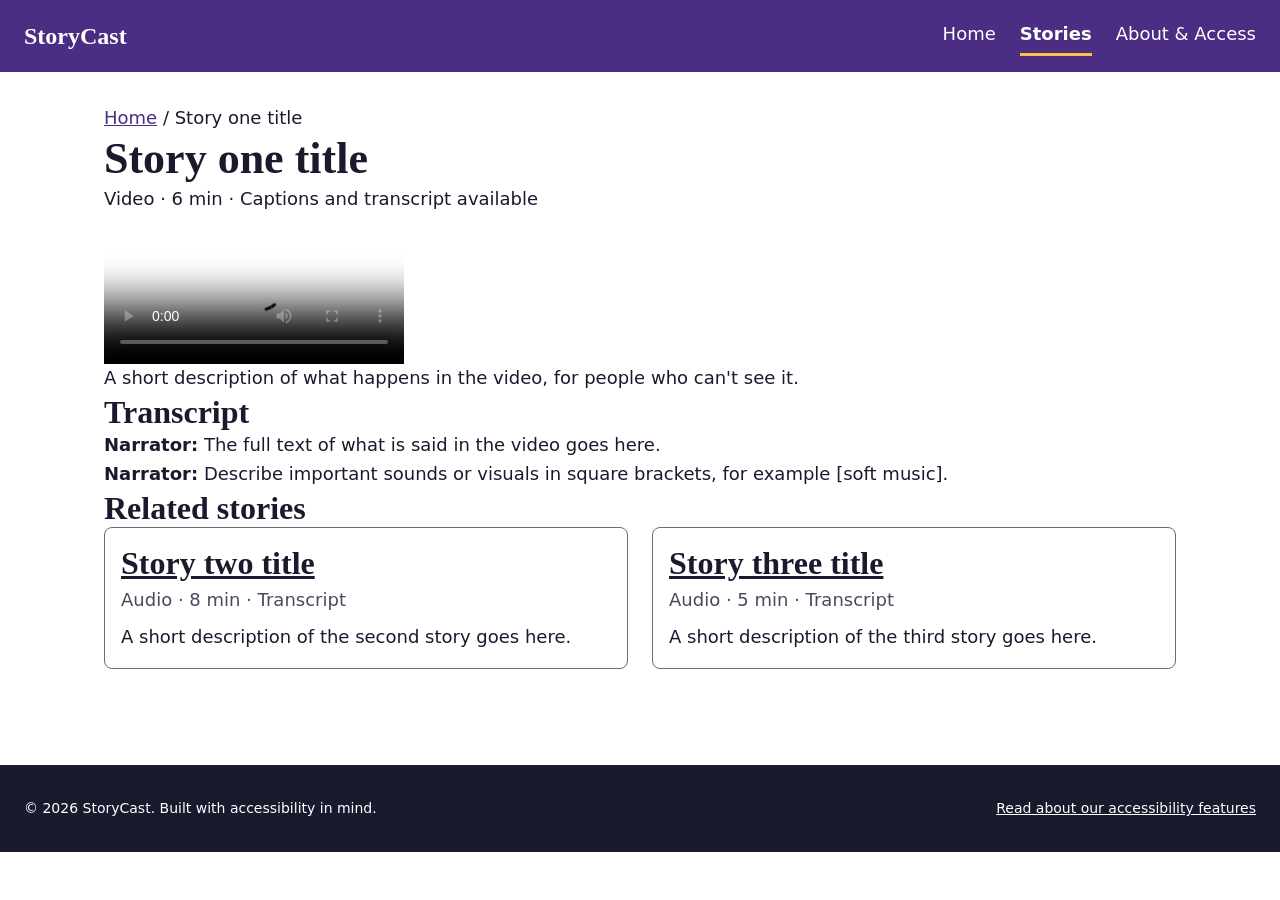
==== story/story-01.html @ 7cf4b176 "story 1" ====
<!DOCTYPE html>
<html lang="en">
<head>
  <meta charset="UTF-8">
  <meta name="viewport" content="width=device-width, initial-scale=1">
  <title>Story one title | StoryCast</title>
  <meta name="description" content="A short description of the first story goes here.">
  <link rel="stylesheet" href="../css/main.css">
</head>
<body>
  <a class="skip-link" href="#main">Skip to main content</a>

  <header class="site-header">
    <p class="site-header__brand">StoryCast</p>
    <nav class="nav" aria-label="Main">
      <ul class="nav__list">
        <li><a class="nav__link" href="../index.html">Home</a></li>
        <li><a class="nav__link" href="story-01.html" aria-current="page">Stories</a></li>
        <li><a class="nav__link" href="../about.html">About &amp; Access</a></li>
      </ul>
    </nav>
  </header>

  <main id="main">
    <nav class="breadcrumb" aria-label="Breadcrumb">
      <a href="../index.html">Home</a> / <span aria-current="page">Story one title</span>
    </nav>

    <article class="story">
      <header class="story__header">
        <h1>Story one title</h1>
        <p class="story__meta">Video &middot; 6 min &middot; Captions and transcript available</p>
      </header>

      <figure class="story__media">
        <video controls preload="metadata" poster="../assets/images/story-01-poster.jpg">
          <source src="../assets/video/story-01.mp4" type="video/mp4">
          <track kind="captions" src="../assets/transcripts/story-01.vtt" srclang="en" label="English" default>
          <p>Your browser doesn't support video. <a href="../assets/video/story-01.mp4">Download the video</a> or read the transcript below.</p>
        </video>
        <figcaption>
          A short description of what happens in the video, for people who can't see it.
        </figcaption>
      </figure>

      <section class="transcript" aria-labelledby="transcript-title">
        <h2 id="transcript-title">Transcript</h2>
        <p><strong>Narrator:</strong> The full text of what is said in the video goes here.</p>
        <p><strong>Narrator:</strong> Describe important sounds or visuals in square brackets, for example [soft music].</p>
      </section>
    </article>

    <section class="related" aria-labelledby="related-title">
      <h2 id="related-title">Related stories</h2>

      <div class="featured__grid">
        <article class="media-card">
          <h3 class="media-card__title">
            <a href="story-02.html">Story two title</a>
          </h3>
          <p class="media-card__meta">Audio &middot; 8 min &middot; Transcript</p>
          <p class="media-card__summary">A short description of the second story goes here.</p>
        </article>

        <article class="media-card">
          <h3 class="media-card__title">
            <a href="story-03.html">Story three title</a>
          </h3>
          <p class="media-card__meta">Audio &middot; 5 min &middot; Transcript</p>
          <p class="media-card__summary">A short description of the third story goes here.</p>
        </article>
      </div>
    </section>
  </main>

  <footer class="site-footer">
    <p>&copy; 2026 StoryCast. Built with accessibility in mind.</p>
    <p><a href="../about.html">Read about our accessibility features</a></p>
  </footer>
</body>
</html>
---- css/main.css ----
@layer reset, base, layout, components, utilities;
:root {
  --color-bg: #ffffff;
  --color-surface: #f4f1fa;
  --color-text: #1a1a2e;
  --color-text-muted: #4a4a5e;
  --color-primary: #4b2e83;
  --color-primary-contrast: #ffffff;
  --color-accent: #b3261e;
  --color-focus: #ffbf47;
  --color-border: #6b6b80;
}

:root {
  --font-family-base: system-ui, -apple-system, Segoe UI, Roboto, Arial, sans-serif;
  --font-family-heading: Georgia, Times New Roman, serif;
  --font-size-base: 1.125rem;
  --font-size-sm: 0.875rem;
  --font-size-md: 1.125rem;
  --font-size-lg: 1.5rem;
  --font-size-xl: 2rem;
  --font-size-2xl: 2.75rem;
  --line-height-base: 1.6;
  --line-height-heading: 1.2;
}

:root {
  --space-xs: 0.25rem;
  --space-sm: 0.5rem;
  --space-md: 1rem;
  --space-lg: 1.5rem;
  --space-xl: 2rem;
  --space-2xl: 3rem;
  --space-3xl: 4rem;
  --container-max-width: 70rem;
  --radius-md: 0.5rem;
}

@layer reset {
  *,
  *::before,
  *::after {
    box-sizing: border-box;
  }
  body,
  h1,
  h2,
  h3,
  p,
  figure,
  ul {
    margin: 0;
  }
  ul {
    padding: 0;
    list-style: none;
  }
  img,
  video {
    display: block;
    max-width: 100%;
    height: auto;
  }
}
@layer base {
  body {
    font-family: var(--font-family-base);
    font-size: var(--font-size-base);
    line-height: var(--line-height-base);
    color: var(--color-text);
    background-color: var(--color-bg);
  }
  h1,
  h2,
  h3 {
    font-family: var(--font-family-heading);
    line-height: var(--line-height-heading);
  }
  h1 {
    font-size: var(--font-size-2xl);
  }
  h2 {
    font-size: var(--font-size-xl);
  }
  h3 {
    font-size: var(--font-size-lg);
  }
  a {
    color: var(--color-primary);
  }
  :focus-visible {
    outline: 3px solid var(--color-primary);
    outline-offset: 3px;
  }
  .skip-link {
    position: absolute;
    left: var(--space-md);
    top: -4rem;
    padding: var(--space-sm) var(--space-md);
    background-color: var(--color-primary);
    color: var(--color-primary-contrast);
  }
  .skip-link:focus {
    top: var(--space-md);
  }
  @media (prefers-reduced-motion: reduce) {
    * {
      animation: none !important;
      transition: none !important;
    }
  }
}
@layer layout {
  .site-header {
    display: flex;
    flex-wrap: wrap;
    align-items: center;
    justify-content: space-between;
    gap: var(--space-md);
    padding: var(--space-md) var(--space-lg);
    background-color: var(--color-primary);
    color: var(--color-primary-contrast);
  }
  .site-header :focus-visible {
    outline-color: var(--color-focus);
  }
  .site-header__brand {
    font-family: var(--font-family-heading);
    font-size: var(--font-size-lg);
    font-weight: 700;
  }
}
@layer components {
  .nav__list {
    display: flex;
    flex-wrap: wrap;
    gap: var(--space-lg);
  }
  .nav__link {
    display: inline-block;
    padding: var(--space-xs) 0;
    color: var(--color-primary-contrast);
    text-decoration: none;
    border-bottom: 3px solid transparent;
  }
  .nav__link:hover {
    border-bottom-color: var(--color-primary-contrast);
  }
  .nav__link[aria-current=page] {
    font-weight: 700;
    border-bottom-color: var(--color-focus);
  }
}
@layer layout {
  .site-footer {
    display: flex;
    flex-wrap: wrap;
    justify-content: space-between;
    gap: var(--space-md);
    margin-top: var(--space-3xl);
    padding: var(--space-xl) var(--space-lg);
    background-color: var(--color-text);
    color: var(--color-bg);
    font-size: var(--font-size-sm);
  }
  .site-footer a {
    color: var(--color-bg);
  }
  .site-footer :focus-visible {
    outline-color: var(--color-focus);
  }
}
@layer layout {
  main {
    max-width: var(--container-max-width);
    margin-inline: auto;
    padding: var(--space-xl) var(--space-lg);
  }
  .hero {
    padding: var(--space-2xl) var(--space-xl);
    background-color: var(--color-surface);
    border-radius: var(--radius-md);
  }
  .hero p {
    max-width: 40rem;
    margin-block: var(--space-md) var(--space-lg);
  }
  .featured {
    margin-top: var(--space-3xl);
  }
  .featured h2 {
    margin-bottom: var(--space-lg);
  }
  .featured__grid {
    display: grid;
    grid-template-columns: repeat(auto-fit, minmax(16rem, 1fr));
    gap: var(--space-lg);
  }
}
@layer components {
  .media-card {
    position: relative;
    padding: var(--space-md);
    background-color: var(--color-bg);
    border: 1px solid var(--color-border);
    border-radius: var(--radius-md);
    container: media-card/inline-size;
  }
  .media-card:focus-within {
    outline: 3px solid var(--color-primary);
    outline-offset: 3px;
  }
  .media-card__title {
    font-size: var(--font-size-lg);
    margin-bottom: var(--space-xs);
  }
  .media-card__title a {
    color: var(--color-text);
  }
  .media-card__title a::after {
    content: "";
    position: absolute;
    inset: 0;
  }
  .media-card__meta {
    margin-bottom: var(--space-sm);
    font-size: var(--font-size-sm);
    color: var(--color-text-muted);
  }
  @container media-card (min-width: 24rem) {
    .media-card__title {
      font-size: var(--font-size-xl);
    }
    .media-card__meta {
      font-size: var(--font-size-md);
    }
    .media-card__summary {
      max-width: 32rem;
    }
  }
}
@layer components {
  .button {
    display: inline-block;
    padding: var(--space-sm) var(--space-lg);
    background-color: var(--color-primary);
    color: var(--color-primary-contrast);
    font-weight: 700;
    text-decoration: none;
    border: 2px solid var(--color-primary);
    border-radius: var(--radius-md);
  }
  .button:hover {
    background-color: var(--color-primary-contrast);
    color: var(--color-primary);
  }
}

/*# sourceMappingURL=main.css.map */
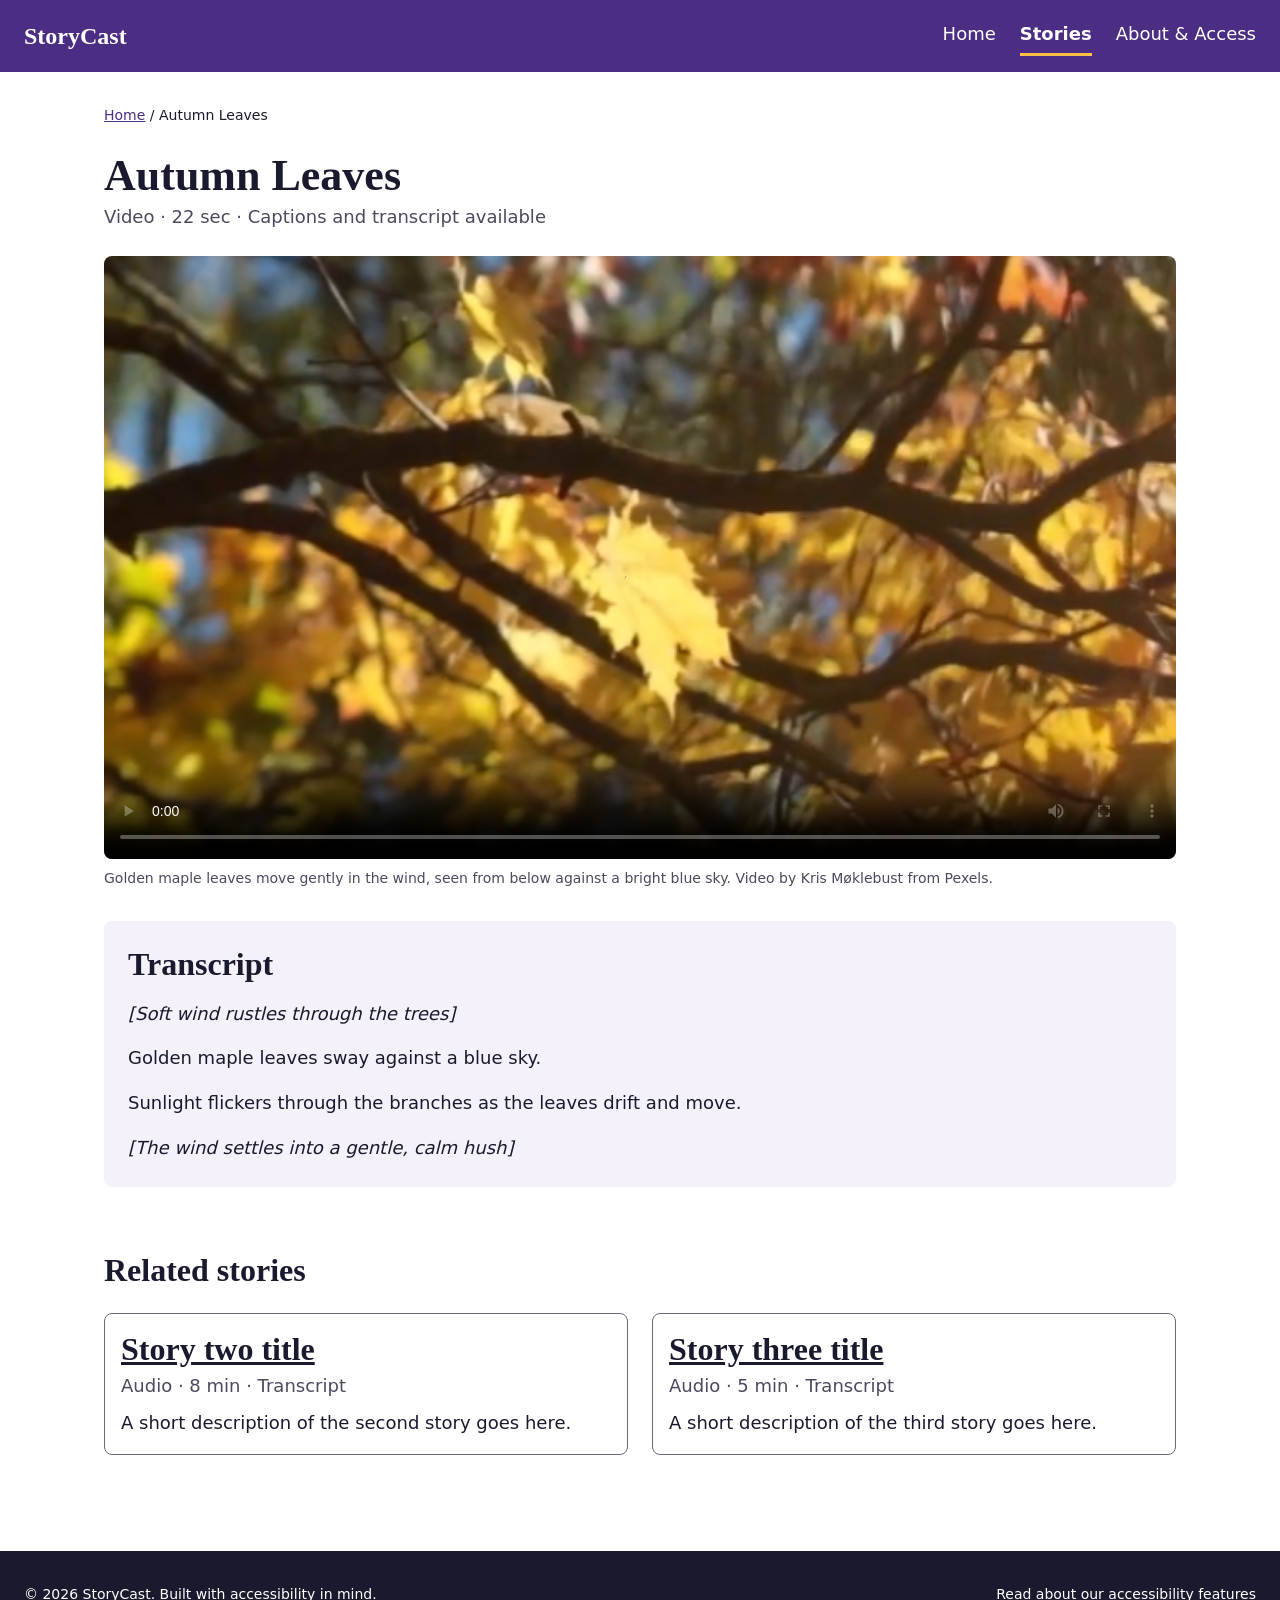
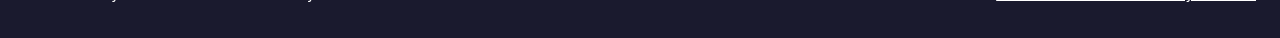
==== commit 6265a7dd: "Add story page content, captions, and transcript" ====
--- a/story/story-01.html
+++ b/story/story-01.html
@@ -3,8 +3,8 @@
 <head>
   <meta charset="UTF-8">
   <meta name="viewport" content="width=device-width, initial-scale=1">
-  <title>Story one title | StoryCast</title>
-  <meta name="description" content="A short description of the first story goes here.">
+  <title>Autumn Leaves | StoryCast</title>
+  <meta name="description" content="A 22-second silent portrait of golden maple leaves moving in the wind, with captions and a full transcript.">
   <link rel="stylesheet" href="../css/main.css">
 </head>
 <body>
@@ -23,13 +23,13 @@
 
   <main id="main">
     <nav class="breadcrumb" aria-label="Breadcrumb">
-      <a href="../index.html">Home</a> / <span aria-current="page">Story one title</span>
+      <a href="../index.html">Home</a> / <span aria-current="page">Autumn Leaves</span>
     </nav>
 
     <article class="story">
       <header class="story__header">
-        <h1>Story one title</h1>
-        <p class="story__meta">Video &middot; 6 min &middot; Captions and transcript available</p>
+        <h1>Autumn Leaves</h1>
+        <p class="story__meta">Video &middot; 22 sec &middot; Captions and transcript available</p>
       </header>
 
       <figure class="story__media">
@@ -39,14 +39,16 @@
           <p>Your browser doesn't support video. <a href="../assets/video/story-01.mp4">Download the video</a> or read the transcript below.</p>
         </video>
         <figcaption>
-          A short description of what happens in the video, for people who can't see it.
+          Golden maple leaves move gently in the wind, seen from below against a bright blue sky. Video by Kris Møklebust from Pexels.
         </figcaption>
       </figure>
 
       <section class="transcript" aria-labelledby="transcript-title">
         <h2 id="transcript-title">Transcript</h2>
-        <p><strong>Narrator:</strong> The full text of what is said in the video goes here.</p>
-        <p><strong>Narrator:</strong> Describe important sounds or visuals in square brackets, for example [soft music].</p>
+        <p><em>[Soft wind rustles through the trees]</em></p>
+        <p>Golden maple leaves sway against a blue sky.</p>
+        <p>Sunlight flickers through the branches as the leaves drift and move.</p>
+        <p><em>[The wind settles into a gentle, calm hush]</em></p>
       </section>
     </article>
 
--- a/css/main.css
+++ b/css/main.css
@@ -255,5 +255,47 @@
     color: var(--color-primary);
   }
 }
+@layer components {
+  .breadcrumb {
+    margin-bottom: var(--space-lg);
+    font-size: var(--font-size-sm);
+  }
+  .story__header {
+    margin-bottom: var(--space-lg);
+  }
+  .story__meta {
+    color: var(--color-text-muted);
+  }
+  .story__media {
+    margin-bottom: var(--space-xl);
+  }
+  .story__media video {
+    width: 100%;
+    aspect-ratio: 16/9;
+    object-fit: cover;
+    background-color: #000;
+    border-radius: var(--radius-md);
+  }
+  .story__media figcaption {
+    margin-top: var(--space-sm);
+    font-size: var(--font-size-sm);
+    color: var(--color-text-muted);
+  }
+  .transcript {
+    margin-bottom: var(--space-3xl);
+    padding: var(--space-lg);
+    background-color: var(--color-surface);
+    border-radius: var(--radius-md);
+  }
+  .transcript h2 {
+    margin-bottom: var(--space-md);
+  }
+  .transcript p + p {
+    margin-top: var(--space-md);
+  }
+  .related h2 {
+    margin-bottom: var(--space-lg);
+  }
+}
 
 /*# sourceMappingURL=main.css.map */
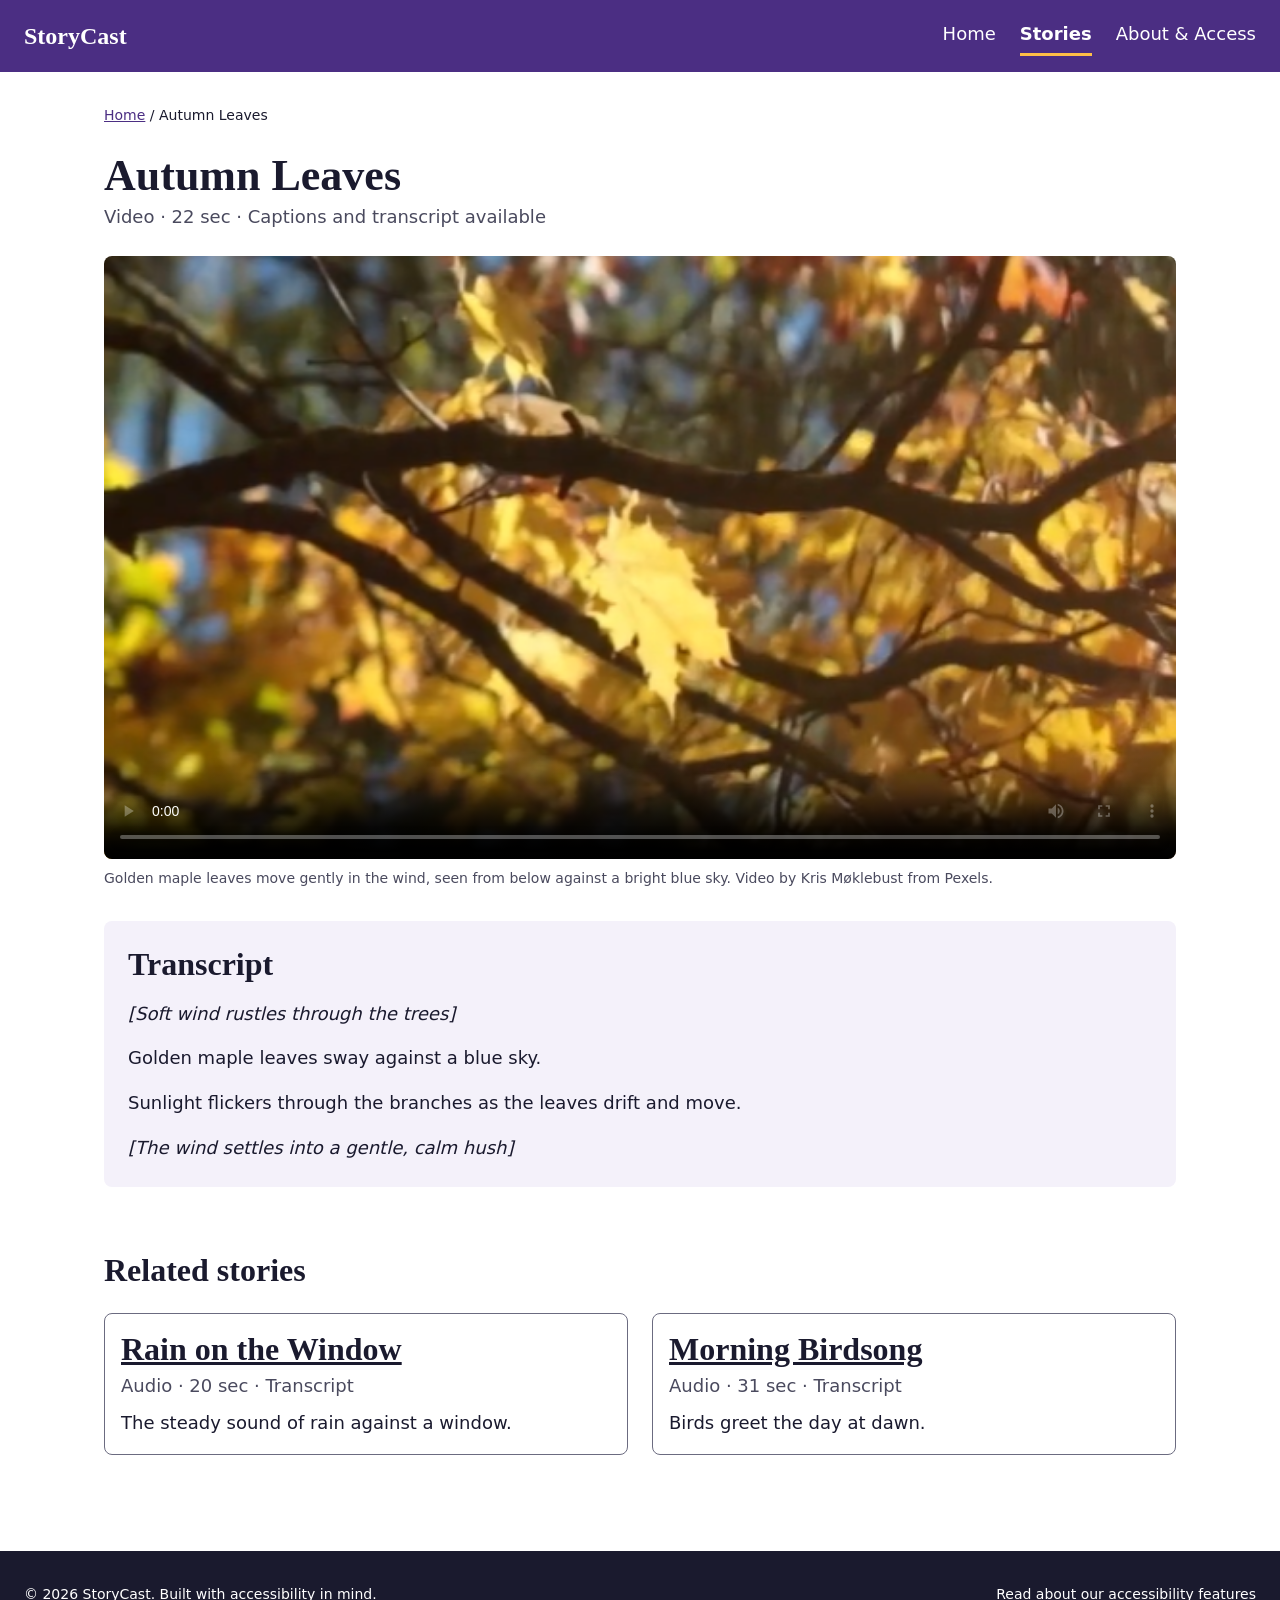
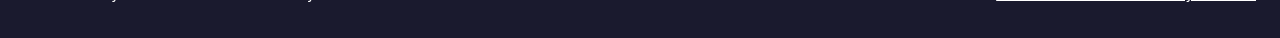
==== commit adbe86cb: "Add Morning Birdsong story page and update related stories" ====
--- a/story/story-01.html
+++ b/story/story-01.html
@@ -58,18 +58,18 @@
       <div class="featured__grid">
         <article class="media-card">
           <h3 class="media-card__title">
-            <a href="story-02.html">Story two title</a>
+            <a href="story-02.html">Rain on the Window</a>
           </h3>
-          <p class="media-card__meta">Audio &middot; 8 min &middot; Transcript</p>
-          <p class="media-card__summary">A short description of the second story goes here.</p>
+          <p class="media-card__meta">Audio &middot; 20 sec &middot; Transcript</p>
+          <p class="media-card__summary">The steady sound of rain against a window.</p>
         </article>
 
         <article class="media-card">
           <h3 class="media-card__title">
-            <a href="story-03.html">Story three title</a>
+            <a href="story-03.html">Morning Birdsong</a>
           </h3>
-          <p class="media-card__meta">Audio &middot; 5 min &middot; Transcript</p>
-          <p class="media-card__summary">A short description of the third story goes here.</p>
+          <p class="media-card__meta">Audio &middot; 31 sec &middot; Transcript</p>
+          <p class="media-card__summary">Birds greet the day at dawn.</p>
         </article>
       </div>
     </section>
--- a/css/main.css
+++ b/css/main.css
@@ -276,6 +276,9 @@
     background-color: #000;
     border-radius: var(--radius-md);
   }
+  .story__media audio {
+    width: 100%;
+  }
   .story__media figcaption {
     margin-top: var(--space-sm);
     font-size: var(--font-size-sm);
